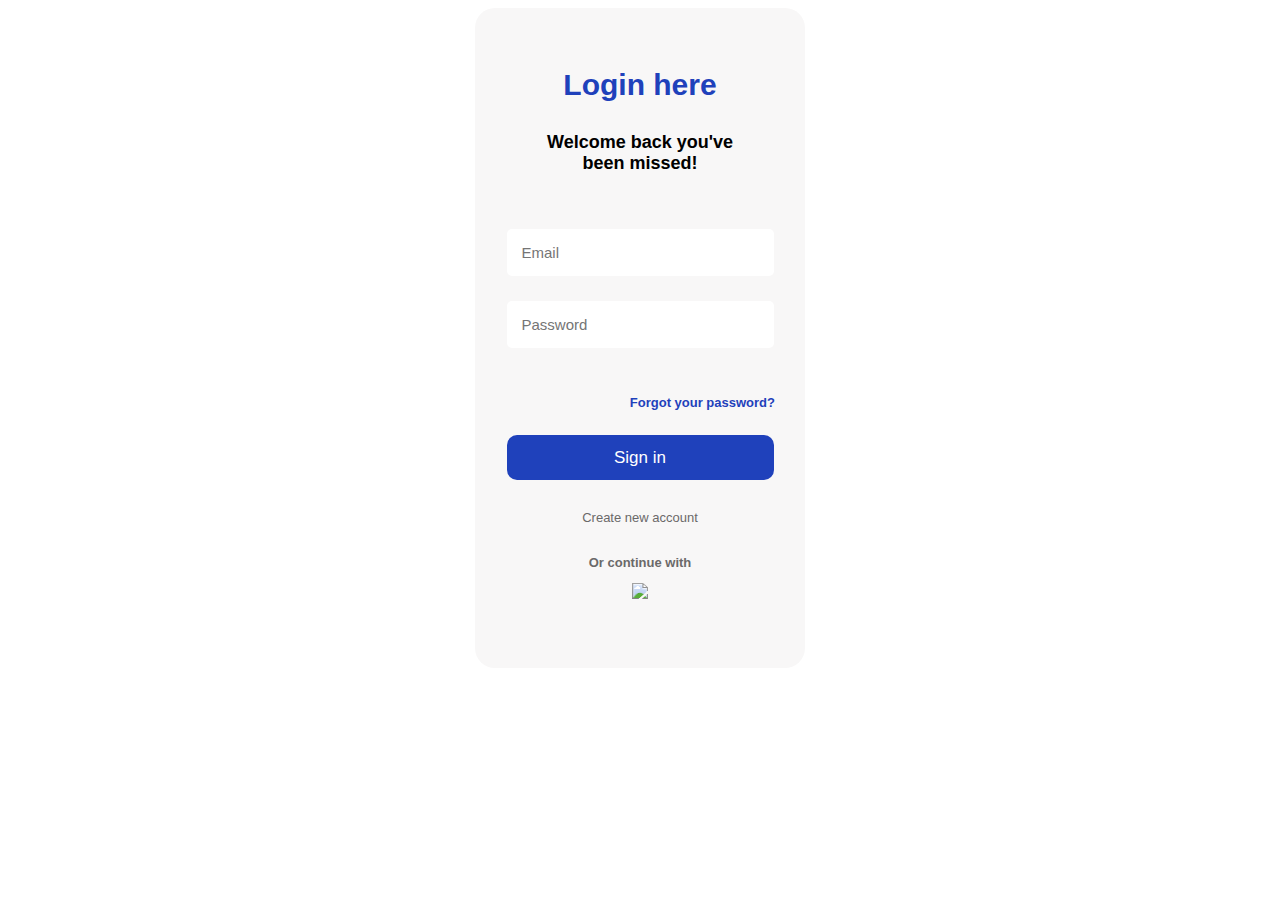
==== login.html @ a730160f "some changes" ====
<!DOCTYPE html>
<html lang="en">
<head>
    <meta charset="UTF-8">
    <meta name="viewport" content="width=device-width, initial-scale=1.0">
    <title>Document</title>
    <link rel="stylesheet" href="login.css">
    <script src="./login.js" defer></script>
</head>
<body>
    <div id="root">
        <div class="text">
            <h3>Login here</h3>
            <p><b>Welcome back you've been missed!</b></p>
        </div>
        <div class="formDiv">
            <form>
                <input class="email" type="email" placeholder="Email">
                <input class="password" type="password" placeholder="Password">
                <h5 id="passwordError" style="color: red;"></h5>
                <span><b>Forgot your password?</b></span>
                <button>Sign in</button>
            </form>
        </div>
        <div class="media">
            <p>Create new account</p>
            <p><b>Or continue with</b></p>
            <div class="img">
                <img src="./img/social media.svg" >
            </div>
        </div>
    </div>
</body>
</html>
---- login.css ----
* {
    font-family: 'Gill Sans', 'Gill Sans MT', Calibri, 'Trebuchet MS', sans-serif;
    text-align: center;
}
#root {
    margin: auto;
    width: 270px;
    height: 600px;
    border-radius: 20px;
    background-color: #f8f7f7;
    padding: 30px;
}
.text {
    margin: auto;
    width: 220px;
}
.text > h3 {
    color: #1F41BB;
    font-size: 30px;
}
.text > p {
    color: #000;
    font-size: 18px;
}
.formDiv {
    margin-top: 30px;
}
form > input {
    border: none;
    border-radius: 5px;
    background-color: #fff;
    margin-top: 25px;
    width: 250px;
    height: 45px;
    text-align: start;
    padding-left: 15px;
    font-size: 15px;
}
form > span {
    color: #1F41BB;
    font-size: 13px;
    float: right;
    margin-top: 25px;
}
form > button {
    border: none;
    border-radius: 10px;
    width: 267px;
    height: 45px;
    font-size: 17px;
    color: #fff;
    background-color: #1F41BB;
    margin-top: 25px;
}
button:hover {
    background-color: #5471db;
    cursor: pointer;
}   
.media > p {
    color: rgb(107, 105, 105);
    margin-top: 30px;
    font-size: 13px;
    
}
.img > img {
    width: 170px;
}
.error {
    color: red;
}
.okey {
    color: #000;
}
.rootError {
    width: 6050px;
}
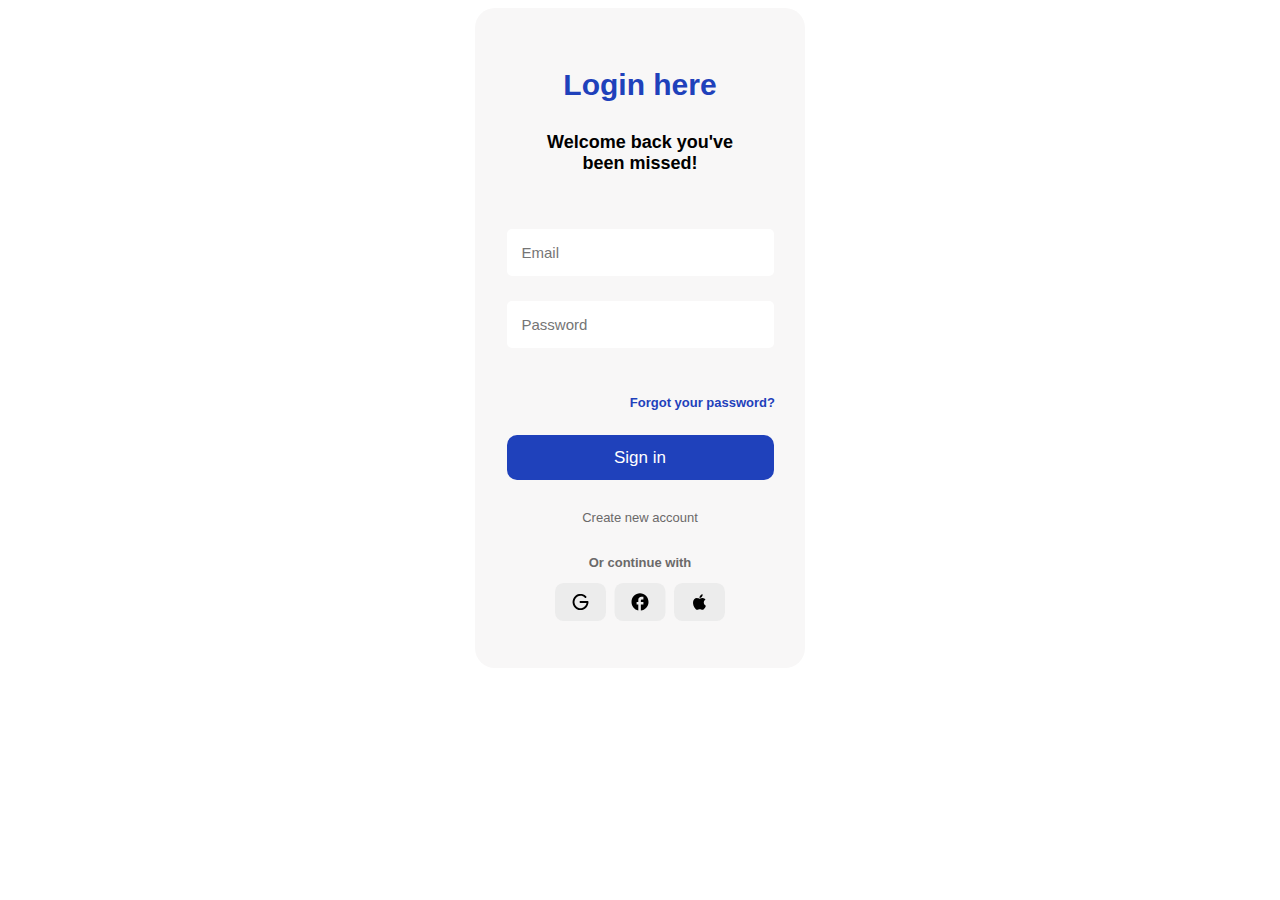
==== commit f4388c75: "Update login.html" ====
--- a/login.html
+++ b/login.html
@@ -26,9 +26,9 @@
             <p>Create new account</p>
             <p><b>Or continue with</b></p>
             <div class="img">
-                <img src="./img/social media.svg" >
+                <img src="./social media.svg" >
             </div>
         </div>
     </div>
 </body>
-</html>+</html>
